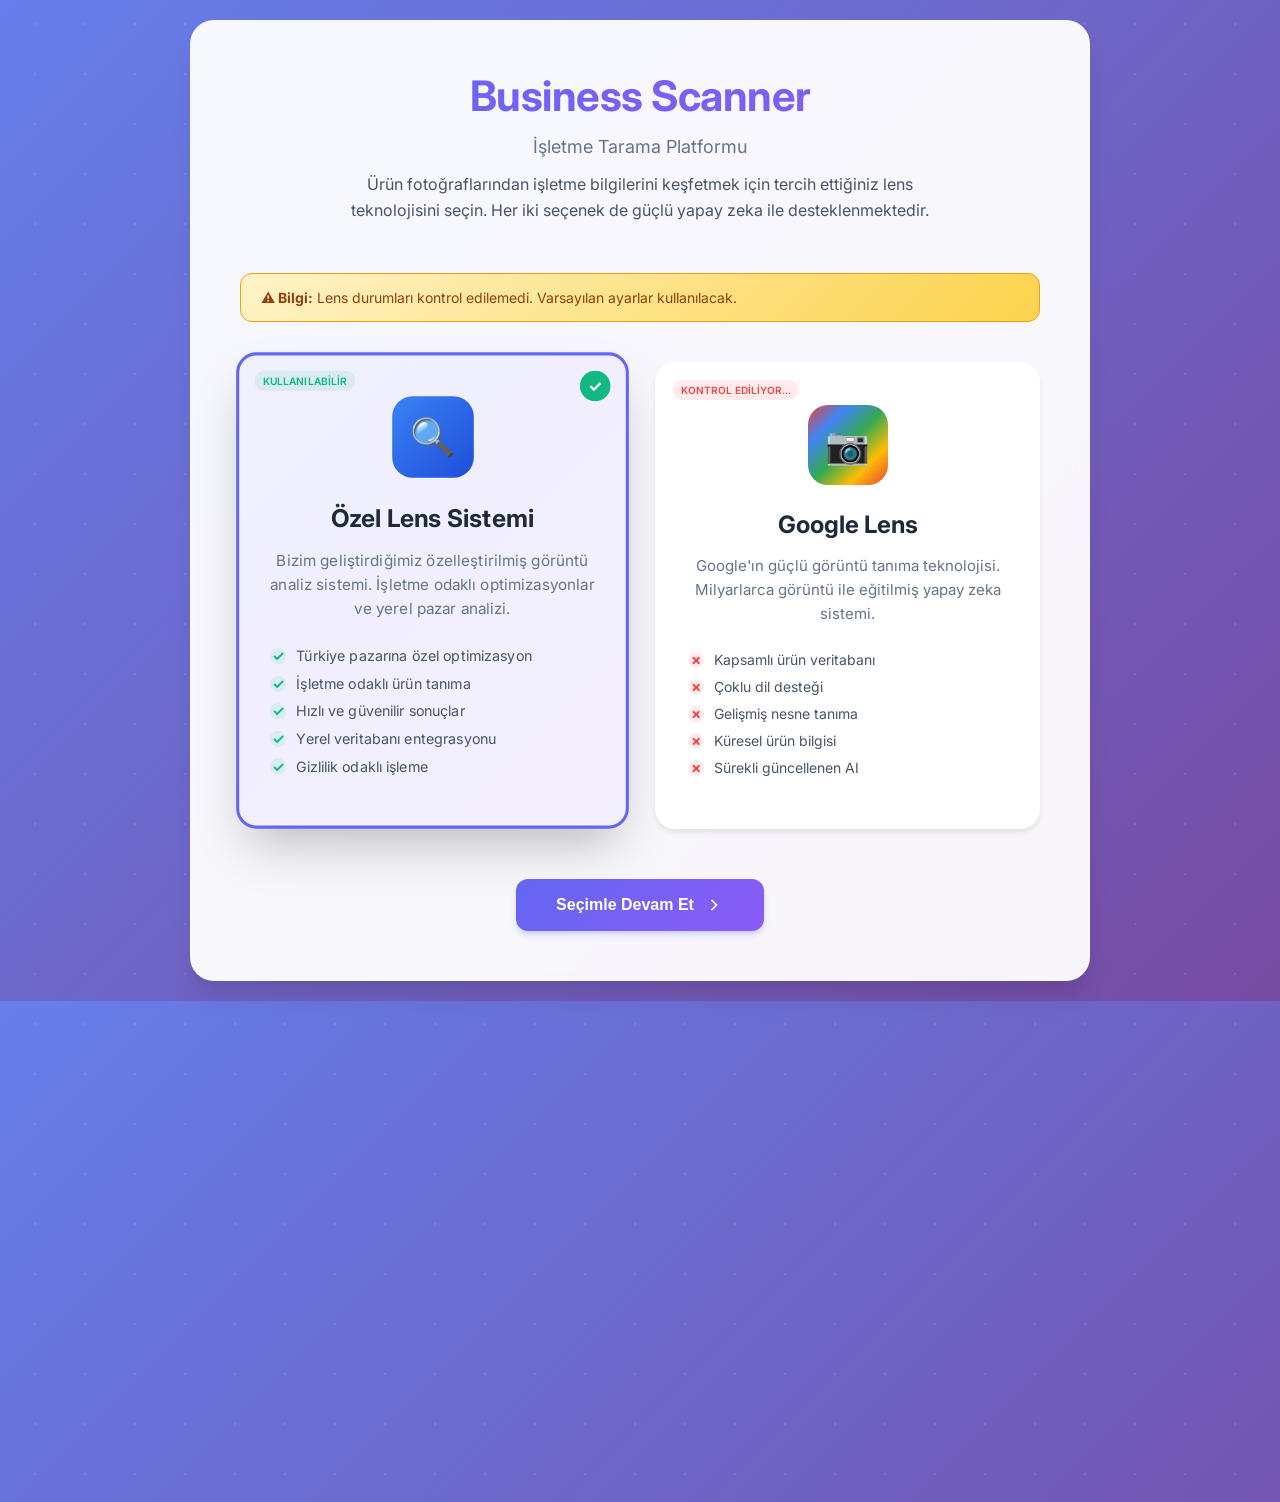
==== lens_selection.html @ 54c77905 "feat: initial commit - Business Scanner lens uygulaması Europages üzerinden resim veya anahtar kelim" ====
<!DOCTYPE html>
<html lang="tr">
  <head>
    <meta charset="UTF-8" />
    <meta name="viewport" content="width=device-width, initial-scale=1.0" />
    <title>Business Scanner - Lens Seçimi</title>
    <link
      href="https://fonts.googleapis.com/css2?family=Inter:wght@300;400;500;600;700&display=swap"
      rel="stylesheet"
    />
    <style>
      * {
        margin: 0;
        padding: 0;
        box-sizing: border-box;
      }

      :root {
        --primary: #6366f1;
        --primary-dark: #4f46e5;
        --secondary: #8b5cf6;
        --success: #10b981;
        --error: #ef4444;
        --warning: #f59e0b;
        --dark: #1e293b;
        --light: #f8fafc;
        --shadow: 0 20px 25px -5px rgba(0, 0, 0, 0.1),
          0 10px 10px -5px rgba(0, 0, 0, 0.04);
        --glass-shadow: 0 25px 50px -12px rgba(0, 0, 0, 0.25);
      }

      body {
        font-family: "Inter", -apple-system, BlinkMacSystemFont, sans-serif;
        background: linear-gradient(135deg, #667eea 0%, #764ba2 100%);
        min-height: 100vh;
        display: flex;
        align-items: center;
        justify-content: center;
        padding: 20px;
        position: relative;
        overflow-x: hidden;
      }

      body::before {
        content: "";
        position: absolute;
        width: 200%;
        height: 200%;
        background: radial-gradient(
          circle,
          rgba(255, 255, 255, 0.1) 1px,
          transparent 1px
        );
        background-size: 50px 50px;
        animation: moveGrid 20s linear infinite;
        pointer-events: none;
      }

      @keyframes moveGrid {
        0% {
          transform: translate(0, 0);
        }
        100% {
          transform: translate(50px, 50px);
        }
      }

      .container {
        background: rgba(255, 255, 255, 0.95);
        backdrop-filter: blur(10px);
        border-radius: 24px;
        box-shadow: var(--shadow);
        padding: 50px;
        width: 100%;
        max-width: 900px;
        position: relative;
        animation: slideUp 0.6s ease-out;
      }

      @keyframes slideUp {
        from {
          opacity: 0;
          transform: translateY(30px);
        }
        to {
          opacity: 1;
          transform: translateY(0);
        }
      }

      .header {
        text-align: center;
        margin-bottom: 50px;
      }

      h1 {
        background: linear-gradient(
          135deg,
          var(--primary) 0%,
          var(--secondary) 100%
        );
        -webkit-background-clip: text;
        -webkit-text-fill-color: transparent;
        margin-bottom: 15px;
        font-size: 42px;
        font-weight: 700;
        letter-spacing: -0.5px;
      }

      .subtitle {
        color: #64748b;
        font-size: 18px;
        margin-bottom: 15px;
      }

      .welcome-text {
        color: #475569;
        font-size: 16px;
        max-width: 600px;
        margin: 0 auto;
        line-height: 1.6;
      }

      .status-alert {
        background: linear-gradient(135deg, #fef3c7 0%, #fcd34d 100%);
        border: 1px solid #f59e0b;
        border-radius: 12px;
        padding: 15px 20px;
        margin-bottom: 30px;
        font-size: 14px;
        color: #92400e;
      }

      .lens-options {
        display: grid;
        grid-template-columns: 1fr 1fr;
        gap: 30px;
        margin-top: 40px;
      }

      .lens-card {
        background: white;
        border-radius: 20px;
        padding: 40px 30px;
        text-align: center;
        cursor: pointer;
        transition: all 0.3s cubic-bezier(0.4, 0, 0.2, 1);
        border: 3px solid transparent;
        position: relative;
        overflow: hidden;
        box-shadow: 0 4px 6px -1px rgba(0, 0, 0, 0.1);
      }

      .lens-card.disabled {
        opacity: 0.6;
        cursor: not-allowed;
        background: #f8f9fa;
      }

      .lens-card::before {
        content: "";
        position: absolute;
        inset: -3px;
        background: linear-gradient(135deg, var(--primary), var(--secondary));
        border-radius: 20px;
        opacity: 0;
        transition: opacity 0.3s;
        z-index: -1;
      }

      .lens-card:not(.disabled):hover {
        transform: translateY(-5px) scale(1.02);
        box-shadow: var(--glass-shadow);
      }

      .lens-card:not(.disabled):hover::before {
        opacity: 1;
      }

      .lens-card.selected {
        border-color: var(--primary);
        transform: translateY(-5px) scale(1.02);
        box-shadow: var(--glass-shadow);
      }

      .lens-card.selected::before {
        opacity: 0.1;
      }

      .lens-icon {
        width: 80px;
        height: 80px;
        margin: 0 auto 25px;
        border-radius: 20px;
        display: flex;
        align-items: center;
        justify-content: center;
        font-size: 36px;
        transition: all 0.3s;
      }

      .custom-lens .lens-icon {
        background: linear-gradient(135deg, #3b82f6 0%, #1d4ed8 100%);
      }

      .google-lens .lens-icon {
        background: linear-gradient(
          135deg,
          #ea4335 0%,
          #4285f4 25%,
          #34a853 50%,
          #fbbc05 75%,
          #ea4335 100%
        );
      }

      .lens-card:not(.disabled):hover .lens-icon {
        transform: scale(1.1) rotate(5deg);
      }

      .lens-title {
        font-size: 24px;
        font-weight: 700;
        color: var(--dark);
        margin-bottom: 15px;
      }

      .lens-description {
        color: #64748b;
        font-size: 15px;
        line-height: 1.6;
        margin-bottom: 25px;
      }

      .lens-features {
        list-style: none;
        text-align: left;
      }

      .lens-features li {
        display: flex;
        align-items: center;
        gap: 10px;
        margin-bottom: 10px;
        font-size: 14px;
        color: #475569;
      }

      .lens-features li::before {
        content: "✓";
        color: var(--success);
        font-weight: bold;
        width: 16px;
        height: 16px;
        display: flex;
        align-items: center;
        justify-content: center;
        background: rgba(16, 185, 129, 0.1);
        border-radius: 50%;
        flex-shrink: 0;
      }

      .lens-features li.disabled::before {
        content: "✗";
        color: var(--error);
        background: rgba(239, 68, 68, 0.1);
      }

      .action-buttons {
        margin-top: 50px;
        display: flex;
        justify-content: center;
        gap: 20px;
      }

      .btn {
        padding: 16px 40px;
        border: none;
        border-radius: 12px;
        font-size: 16px;
        font-weight: 600;
        cursor: pointer;
        transition: all 0.3s;
        position: relative;
        overflow: hidden;
        text-decoration: none;
        display: inline-flex;
        align-items: center;
        gap: 10px;
      }

      .btn-primary {
        background: linear-gradient(
          135deg,
          var(--primary) 0%,
          var(--secondary) 100%
        );
        color: white;
        box-shadow: 0 4px 6px -1px rgba(99, 102, 241, 0.3);
      }

      .btn::before {
        content: "";
        position: absolute;
        top: 0;
        left: -100%;
        width: 100%;
        height: 100%;
        background: linear-gradient(
          90deg,
          transparent,
          rgba(255, 255, 255, 0.3),
          transparent
        );
        transition: left 0.5s;
      }

      .btn:hover {
        transform: translateY(-2px);
      }

      .btn-primary:hover {
        box-shadow: 0 10px 20px -5px rgba(99, 102, 241, 0.4);
      }

      .btn:hover::before {
        left: 100%;
      }

      .selected-indicator {
        position: absolute;
        top: 15px;
        right: 15px;
        width: 30px;
        height: 30px;
        background: var(--success);
        border-radius: 50%;
        display: flex;
        align-items: center;
        justify-content: center;
        color: white;
        font-weight: bold;
        transform: scale(0);
        transition: transform 0.3s;
      }

      .lens-card.selected .selected-indicator {
        transform: scale(1);
      }

      .status-badge {
        position: absolute;
        top: 15px;
        left: 15px;
        padding: 4px 8px;
        border-radius: 20px;
        font-size: 10px;
        font-weight: 600;
        text-transform: uppercase;
      }

      .status-badge.available {
        background: rgba(16, 185, 129, 0.1);
        color: var(--success);
      }

      .status-badge.unavailable {
        background: rgba(239, 68, 68, 0.1);
        color: var(--error);
      }

      @media (max-width: 768px) {
        .container {
          padding: 30px 20px;
        }

        .lens-options {
          grid-template-columns: 1fr;
          gap: 20px;
        }

        h1 {
          font-size: 32px;
        }

        .action-buttons {
          flex-direction: column;
          align-items: center;
        }

        .btn {
          width: 100%;
          max-width: 300px;
          justify-content: center;
        }
      }
    </style>
  </head>
  <body>
    <div class="container">
      <div class="header">
        <h1>Business Scanner</h1>
        <p class="subtitle">İşletme Tarama Platformu</p>
        <p class="welcome-text">
          Ürün fotoğraflarından işletme bilgilerini keşfetmek için tercih
          ettiğiniz lens teknolojisini seçin. Her iki seçenek de güçlü yapay
          zeka ile desteklenmektedir.
        </p>
      </div>

      <div id="statusAlert" class="status-alert" style="display: none">
        <strong>⚠️ Bilgi:</strong> <span id="statusMessage"></span>
      </div>

      <div class="lens-options">
        <div class="lens-card custom-lens" data-lens="custom" id="customLens">
          <div class="status-badge available">Kullanılabilir</div>
          <div class="selected-indicator">✓</div>
          <div class="lens-icon">🔍</div>
          <h3 class="lens-title">Özel Lens Sistemi</h3>
          <p class="lens-description">
            Bizim geliştirdiğimiz özelleştirilmiş görüntü analiz sistemi.
            İşletme odaklı optimizasyonlar ve yerel pazar analizi.
          </p>
          <ul class="lens-features">
            <li>Türkiye pazarına özel optimizasyon</li>
            <li>İşletme odaklı ürün tanıma</li>
            <li>Hızlı ve güvenilir sonuçlar</li>
            <li>Yerel veritabanı entegrasyonu</li>
            <li>Gizlilik odaklı işleme</li>
          </ul>
        </div>

        <div class="lens-card google-lens" data-lens="google" id="googleLens">
          <div class="status-badge unavailable" id="googleStatusBadge">
            Kontrol ediliyor...
          </div>
          <div class="selected-indicator">✓</div>
          <div class="lens-icon">📷</div>
          <h3 class="lens-title">Google Lens</h3>
          <p class="lens-description">
            Google'ın güçlü görüntü tanıma teknolojisi. Milyarlarca görüntü ile
            eğitilmiş yapay zeka sistemi.
          </p>
          <ul class="lens-features" id="googleFeatures">
            <li class="disabled">Kapsamlı ürün veritabanı</li>
            <li class="disabled">Çoklu dil desteği</li>
            <li class="disabled">Gelişmiş nesne tanıma</li>
            <li class="disabled">Küresel ürün bilgisi</li>
            <li class="disabled">Sürekli güncellenen AI</li>
          </ul>
        </div>
      </div>

      <div class="action-buttons">
        <button
          class="btn btn-primary"
          id="continueBtn"
          onclick="continueLensSelection()"
        >
          <span>Seçimle Devam Et</span>
          <svg
            width="20"
            height="20"
            viewBox="0 0 24 24"
            fill="none"
            stroke="currentColor"
            stroke-width="2"
          >
            <polyline points="9 18 15 12 9 6"></polyline>
          </svg>
        </button>
      </div>
    </div>

    <script>
      let selectedLens = "custom";
      let lensStatus = {
        openai_available: false,
        google_vision_available: false,
      };

      // Sayfa yüklendiğinde lens durumlarını kontrol et
      document.addEventListener("DOMContentLoaded", function () {
        checkLensStatus();
      });

      async function checkLensStatus() {
        try {
          const response = await fetch("/api/lens_status");
          const data = await response.json();
          lensStatus = data;

          updateLensCards(data);
        } catch (error) {
          console.error("Lens status check failed:", error);
          showStatusAlert(
            "Lens durumları kontrol edilemedi. Varsayılan ayarlar kullanılacak."
          );
        }
      }

      function updateLensCards(status) {
        const googleLens = document.getElementById("googleLens");
        const googleStatusBadge = document.getElementById("googleStatusBadge");
        const googleFeatures = document.getElementById("googleFeatures");
        const statusAlert = document.getElementById("statusAlert");
        const statusMessage = document.getElementById("statusMessage");

        if (status.google_vision_available) {
          // Google Lens kullanılabilir
          googleLens.classList.remove("disabled");
          googleStatusBadge.textContent = "Kullanılabilir";
          googleStatusBadge.className = "status-badge available";

          // Features'ları aktif yap
          googleFeatures.querySelectorAll("li").forEach((li) => {
            li.classList.remove("disabled");
          });

          showStatusAlert("✅ Her iki lens sistemi de kullanılabilir!");
        } else {
          // Google Lens kullanılamaz
          googleLens.classList.add("disabled");
          googleStatusBadge.textContent = "Kullanılamaz";
          googleStatusBadge.className = "status-badge unavailable";

          if (!status.openai_available) {
            showStatusAlert(
              "⚠️ Hiçbir lens sistemi kullanılamaz. API anahtarlarını kontrol edin."
            );
          } else {
            showStatusAlert(
              "⚠️ Google Lens kullanılamaz. Sadece özel lens sistemi aktif."
            );
          }
        }

        // OpenAI durumunu kontrol et
        if (!status.openai_available) {
          document.getElementById("customLens").classList.add("disabled");
          document.querySelector("#customLens .status-badge").textContent =
            "Kullanılamaz";
          document.querySelector("#customLens .status-badge").className =
            "status-badge unavailable";
        }
      }

      function showStatusAlert(message) {
        const statusAlert = document.getElementById("statusAlert");
        const statusMessage = document.getElementById("statusMessage");

        statusMessage.textContent = message;
        statusAlert.style.display = "block";
      }

      // Lens kartı seçimi
      document.querySelectorAll(".lens-card").forEach((card) => {
        card.addEventListener("click", function () {
          // Disabled kartlara tıklanamaz
          if (this.classList.contains("disabled")) {
            return;
          }

          // Önceki seçimi kaldır
          document
            .querySelectorAll(".lens-card")
            .forEach((c) => c.classList.remove("selected"));

          // Yeni seçimi ekle
          this.classList.add("selected");
          selectedLens = this.dataset.lens;
        });
      });

      // Varsayılan seçimi ayarla
      document
        .querySelector(".lens-card.custom-lens")
        .classList.add("selected");

      function continueLensSelection() {
        // Seçilen lens kullanılabilir mi kontrol et
        if (selectedLens === "google" && !lensStatus.google_vision_available) {
          alert(
            "Google Lens şu anda kullanılamaz. Lütfen özel lens sistemini seçin."
          );
          return;
        }

        if (selectedLens === "custom" && !lensStatus.openai_available) {
          alert(
            "Özel lens sistemi şu anda kullanılamaz. API anahtarını kontrol edin."
          );
          return;
        }

        // Seçimi kaydet
        localStorage.setItem("selectedLens", selectedLens);

        // Scanner sayfasına yönlendir
        window.location.href = "/scanner";
      }

      // Klavye kısayolları
      document.addEventListener("keydown", function (e) {
        if (e.key === "Enter") {
          continueLensSelection();
        }
        if (e.key === "1") {
          const customLens = document.querySelector(".lens-card.custom-lens");
          if (!customLens.classList.contains("disabled")) {
            customLens.click();
          }
        }
        if (e.key === "2") {
          const googleLens = document.querySelector(".lens-card.google-lens");
          if (!googleLens.classList.contains("disabled")) {
            googleLens.click();
          }
        }
      });
    </script>
  </body>
</html>
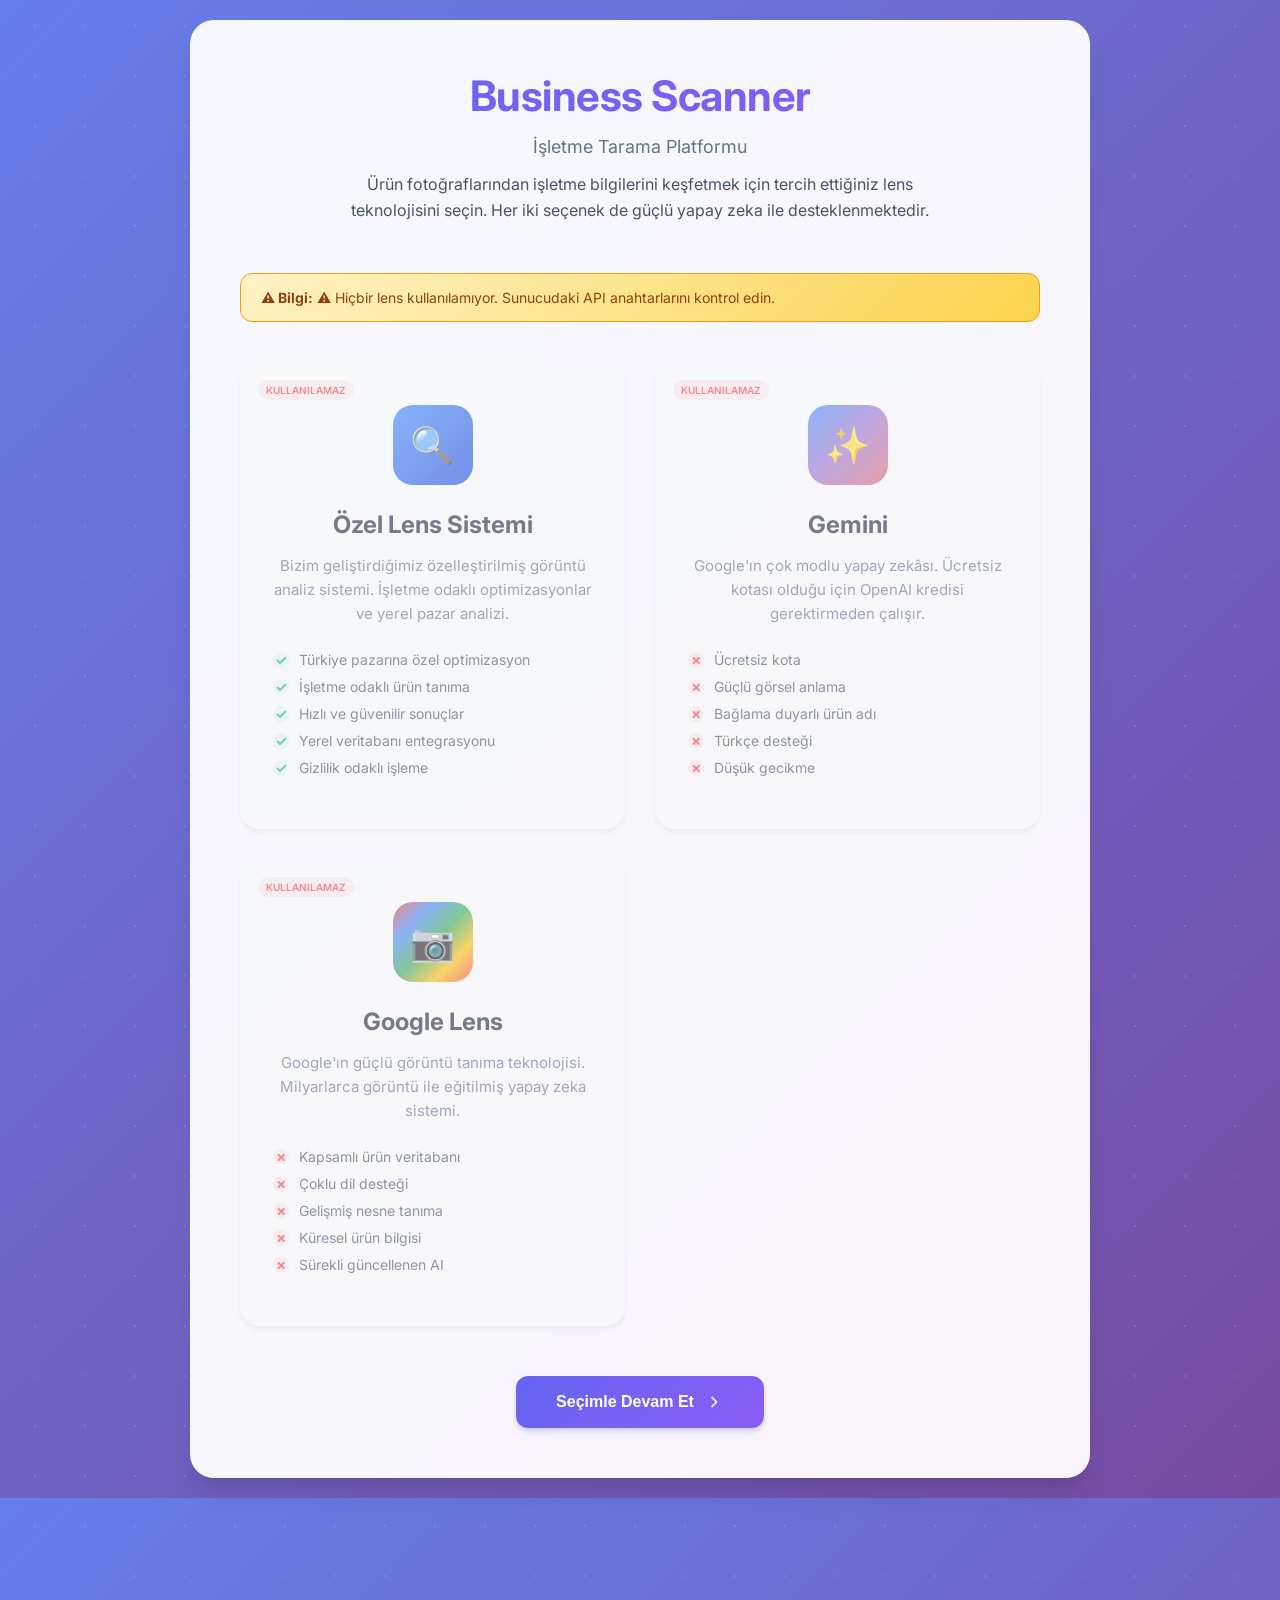
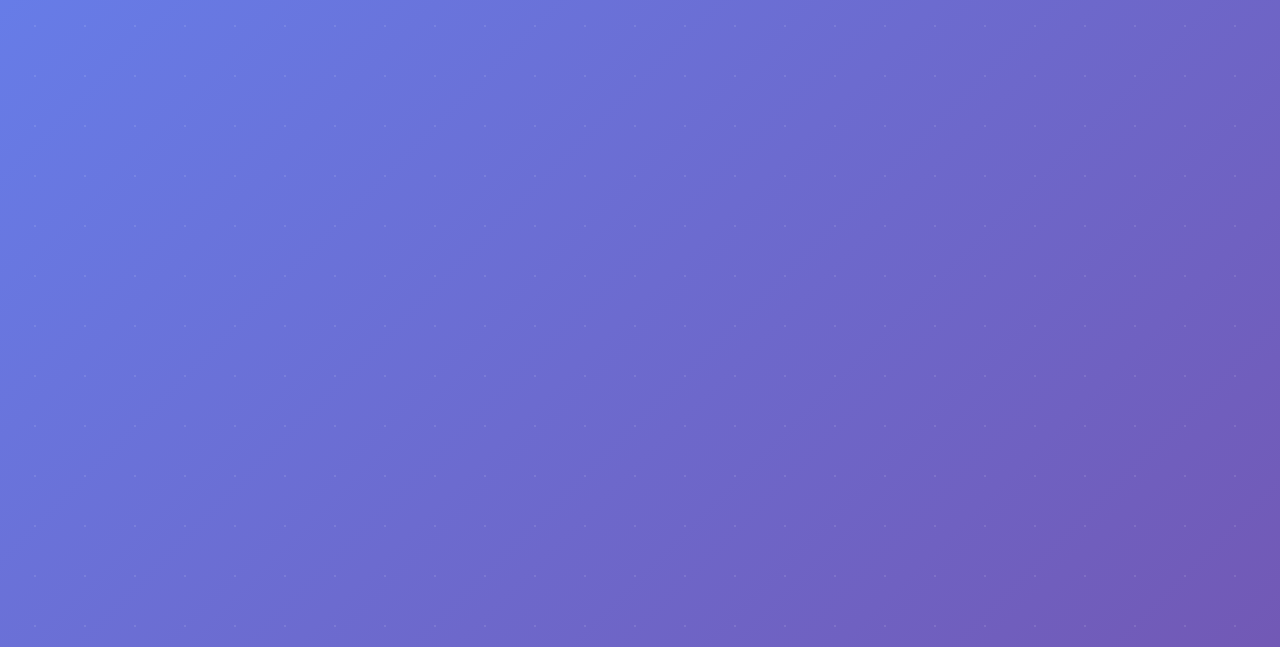
==== commit f925e51f: "feat: gorsel analizi icin Gemini lensi ekle ve saglayici zinciri kur OpenAI hesabinin kredisi bitinc" ====
--- a/lens_selection.html
+++ b/lens_selection.html
@@ -133,7 +133,7 @@
 
       .lens-options {
         display: grid;
-        grid-template-columns: 1fr 1fr;
+        grid-template-columns: repeat(auto-fit, minmax(280px, 1fr));
         gap: 30px;
         margin-top: 40px;
       }
@@ -201,6 +201,10 @@
 
       .custom-lens .lens-icon {
         background: linear-gradient(135deg, #3b82f6 0%, #1d4ed8 100%);
+      }
+
+      .gemini-lens .lens-icon {
+        background: linear-gradient(135deg, #4285f4 0%, #9b72cb 50%, #d96570 100%);
       }
 
       .google-lens .lens-icon {
@@ -428,6 +432,26 @@
             <li>Hızlı ve güvenilir sonuçlar</li>
             <li>Yerel veritabanı entegrasyonu</li>
             <li>Gizlilik odaklı işleme</li>
+          </ul>
+        </div>
+
+        <div class="lens-card gemini-lens" data-lens="gemini" id="geminiLens">
+          <div class="status-badge unavailable" id="geminiStatusBadge">
+            Kontrol ediliyor...
+          </div>
+          <div class="selected-indicator">✓</div>
+          <div class="lens-icon">✨</div>
+          <h3 class="lens-title">Gemini</h3>
+          <p class="lens-description">
+            Google'ın çok modlu yapay zekâsı. Ücretsiz kotası olduğu için
+            OpenAI kredisi gerektirmeden çalışır.
+          </p>
+          <ul class="lens-features" id="geminiFeatures">
+            <li class="disabled">Ücretsiz kota</li>
+            <li class="disabled">Güçlü görsel anlama</li>
+            <li class="disabled">Bağlama duyarlı ürün adı</li>
+            <li class="disabled">Türkçe desteği</li>
+            <li class="disabled">Düşük gecikme</li>
           </ul>
         </div>
 
@@ -474,10 +498,36 @@
     </div>
 
     <script>
-      let selectedLens = "custom";
+      // Her lens icin: kart id'si, rozet, ozellik listesi ve durum alani.
+      const LENSES = {
+        custom: {
+          card: "customLens",
+          badge: null,
+          features: null,
+          statusKey: "openai_available",
+          label: "Özel Lens Sistemi",
+        },
+        gemini: {
+          card: "geminiLens",
+          badge: "geminiStatusBadge",
+          features: "geminiFeatures",
+          statusKey: "gemini_available",
+          label: "Gemini",
+        },
+        google: {
+          card: "googleLens",
+          badge: "googleStatusBadge",
+          features: "googleFeatures",
+          statusKey: "google_vision_available",
+          label: "Google Lens",
+        },
+      };
+
+      let selectedLens = localStorage.getItem("selectedLens") || "custom";
       let lensStatus = {
         openai_available: false,
         google_vision_available: false,
+        gemini_available: false,
       };
 
       // Sayfa yüklendiğinde lens durumlarını kontrol et
@@ -488,61 +538,65 @@
       async function checkLensStatus() {
         try {
           const response = await fetch("/api/lens_status");
-          const data = await response.json();
-          lensStatus = data;
-
-          updateLensCards(data);
+          lensStatus = await response.json();
         } catch (error) {
           console.error("Lens status check failed:", error);
           showStatusAlert(
             "Lens durumları kontrol edilemedi. Varsayılan ayarlar kullanılacak."
           );
         }
+        updateLensCards(lensStatus);
       }
 
       function updateLensCards(status) {
-        const googleLens = document.getElementById("googleLens");
-        const googleStatusBadge = document.getElementById("googleStatusBadge");
-        const googleFeatures = document.getElementById("googleFeatures");
-        const statusAlert = document.getElementById("statusAlert");
-        const statusMessage = document.getElementById("statusMessage");
-
-        if (status.google_vision_available) {
-          // Google Lens kullanılabilir
-          googleLens.classList.remove("disabled");
-          googleStatusBadge.textContent = "Kullanılabilir";
-          googleStatusBadge.className = "status-badge available";
-
-          // Features'ları aktif yap
-          googleFeatures.querySelectorAll("li").forEach((li) => {
-            li.classList.remove("disabled");
-          });
-
-          showStatusAlert("✅ Her iki lens sistemi de kullanılabilir!");
+        const usable = [];
+
+        Object.entries(LENSES).forEach(([key, cfg]) => {
+          const card = document.getElementById(cfg.card);
+          if (!card) return;
+          const available = !!status[cfg.statusKey];
+          const badge = cfg.badge
+            ? document.getElementById(cfg.badge)
+            : card.querySelector(".status-badge");
+
+          card.classList.toggle("disabled", !available);
+          if (badge) {
+            badge.textContent = available ? "Kullanılabilir" : "Kullanılamaz";
+            badge.className =
+              "status-badge " + (available ? "available" : "unavailable");
+          }
+          const features = cfg.features
+            ? document.getElementById(cfg.features)
+            : null;
+          if (features) {
+            features.querySelectorAll("li").forEach((li) => {
+              li.classList.toggle("disabled", !available);
+            });
+          }
+          if (available) usable.push(cfg.label);
+        });
+
+        // Secili lens kullanilamiyorsa ilk kullanilabilir olana gec.
+        if (!status[LENSES[selectedLens]?.statusKey]) {
+          const fallback = Object.keys(LENSES).find((k) => status[LENSES[k].statusKey]);
+          if (fallback) selectedLens = fallback;
+        }
+        document
+          .querySelectorAll(".lens-card")
+          .forEach((c) => c.classList.remove("selected"));
+        const activeCard = document.getElementById(LENSES[selectedLens]?.card);
+        if (activeCard && !activeCard.classList.contains("disabled")) {
+          activeCard.classList.add("selected");
+        }
+
+        if (usable.length === 0) {
+          showStatusAlert(
+            "⚠️ Hiçbir lens kullanılamıyor. Sunucudaki API anahtarlarını kontrol edin."
+          );
+        } else if (usable.length === Object.keys(LENSES).length) {
+          showStatusAlert("✅ Tüm lens sistemleri kullanılabilir!");
         } else {
-          // Google Lens kullanılamaz
-          googleLens.classList.add("disabled");
-          googleStatusBadge.textContent = "Kullanılamaz";
-          googleStatusBadge.className = "status-badge unavailable";
-
-          if (!status.openai_available) {
-            showStatusAlert(
-              "⚠️ Hiçbir lens sistemi kullanılamaz. API anahtarlarını kontrol edin."
-            );
-          } else {
-            showStatusAlert(
-              "⚠️ Google Lens kullanılamaz. Sadece özel lens sistemi aktif."
-            );
-          }
-        }
-
-        // OpenAI durumunu kontrol et
-        if (!status.openai_available) {
-          document.getElementById("customLens").classList.add("disabled");
-          document.querySelector("#customLens .status-badge").textContent =
-            "Kullanılamaz";
-          document.querySelector("#customLens .status-badge").className =
-            "status-badge unavailable";
+          showStatusAlert("Kullanılabilir lensler: " + usable.join(", "));
         }
       }
 
@@ -573,23 +627,12 @@
         });
       });
 
-      // Varsayılan seçimi ayarla
-      document
-        .querySelector(".lens-card.custom-lens")
-        .classList.add("selected");
-
       function continueLensSelection() {
-        // Seçilen lens kullanılabilir mi kontrol et
-        if (selectedLens === "google" && !lensStatus.google_vision_available) {
+        const cfg = LENSES[selectedLens];
+        if (!cfg || !lensStatus[cfg.statusKey]) {
           alert(
-            "Google Lens şu anda kullanılamaz. Lütfen özel lens sistemini seçin."
-          );
-          return;
-        }
-
-        if (selectedLens === "custom" && !lensStatus.openai_available) {
-          alert(
-            "Özel lens sistemi şu anda kullanılamaz. API anahtarını kontrol edin."
+            `${cfg ? cfg.label : "Seçilen lens"} şu anda kullanılamıyor. ` +
+              "Kullanılabilir bir lens seçin."
           );
           return;
         }
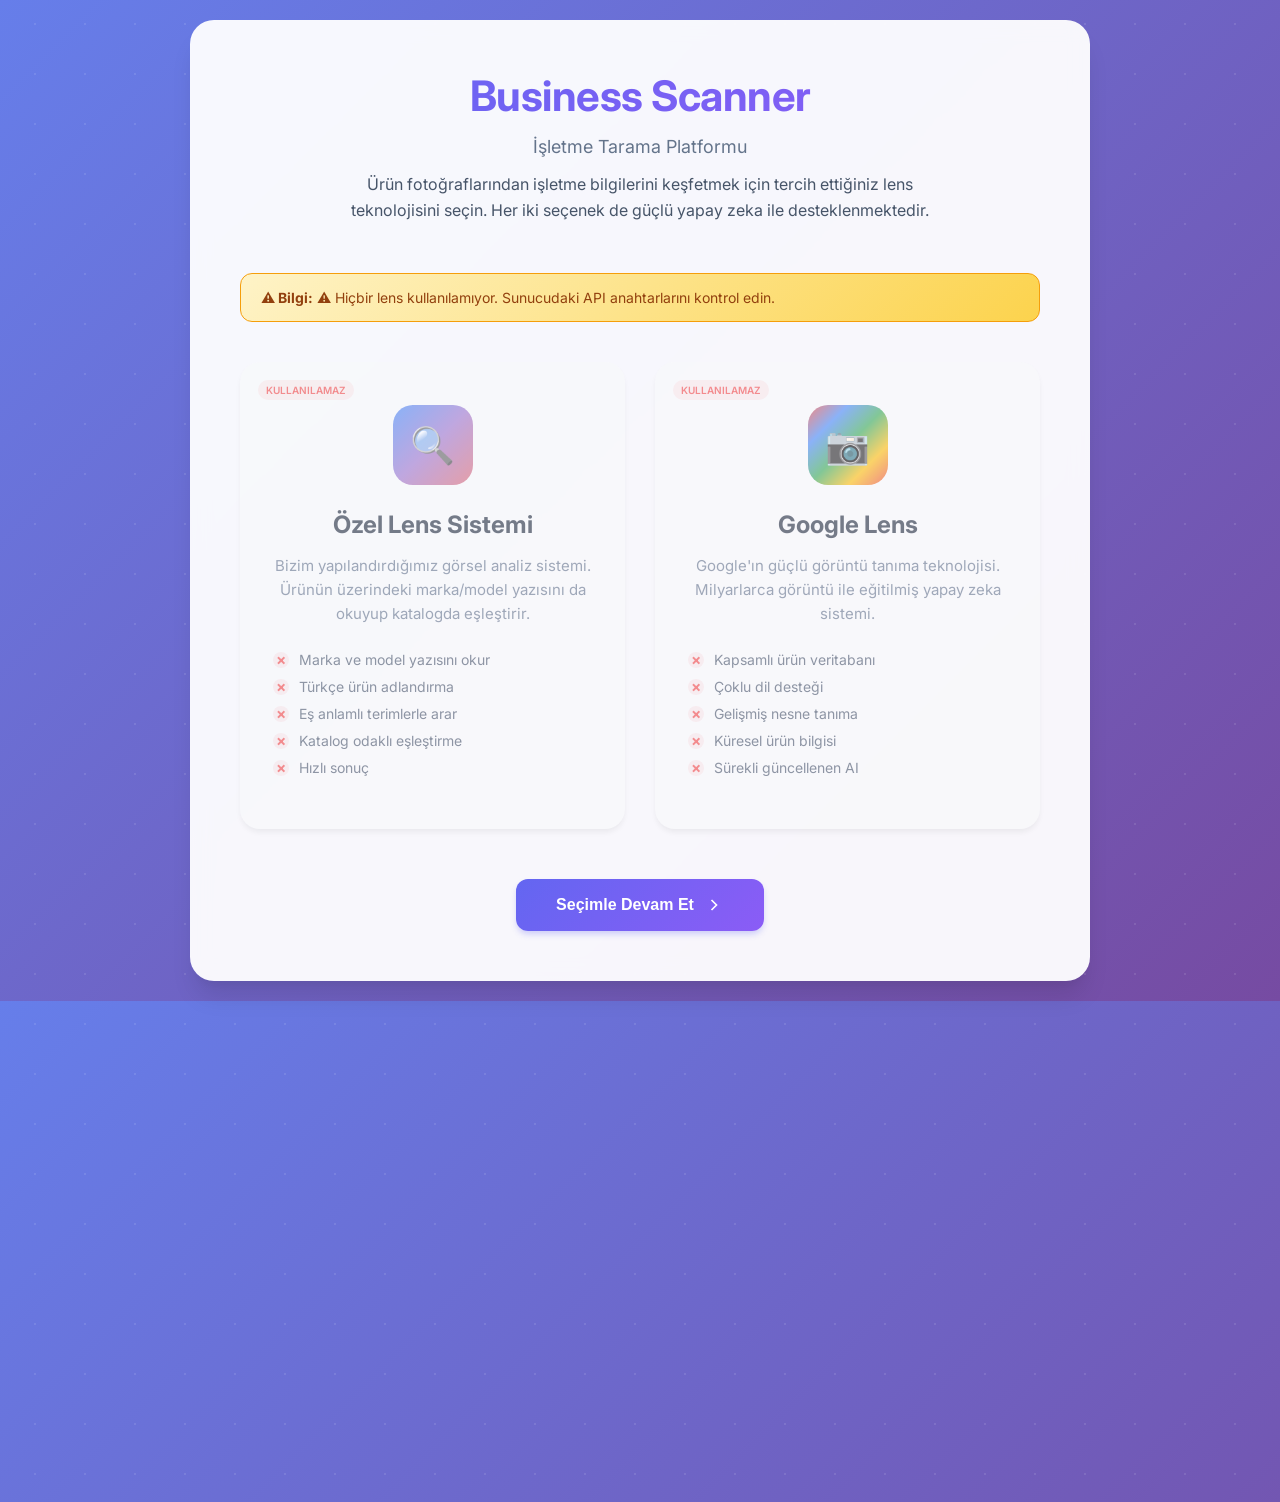
==== commit 2933925e: "feat: lens secim ekranini sadelestir Gemini karti "Ozel Lens Sistemi" olarak adlandirildi; hesabin k" ====
--- a/lens_selection.html
+++ b/lens_selection.html
@@ -199,10 +199,6 @@
         transition: all 0.3s;
       }
 
-      .custom-lens .lens-icon {
-        background: linear-gradient(135deg, #3b82f6 0%, #1d4ed8 100%);
-      }
-
       .gemini-lens .lens-icon {
         background: linear-gradient(135deg, #4285f4 0%, #9b72cb 50%, #d96570 100%);
       }
@@ -417,41 +413,23 @@
       </div>
 
       <div class="lens-options">
-        <div class="lens-card custom-lens" data-lens="custom" id="customLens">
-          <div class="status-badge available">Kullanılabilir</div>
-          <div class="selected-indicator">✓</div>
-          <div class="lens-icon">🔍</div>
-          <h3 class="lens-title">Özel Lens Sistemi</h3>
-          <p class="lens-description">
-            Bizim geliştirdiğimiz özelleştirilmiş görüntü analiz sistemi.
-            İşletme odaklı optimizasyonlar ve yerel pazar analizi.
-          </p>
-          <ul class="lens-features">
-            <li>Türkiye pazarına özel optimizasyon</li>
-            <li>İşletme odaklı ürün tanıma</li>
-            <li>Hızlı ve güvenilir sonuçlar</li>
-            <li>Yerel veritabanı entegrasyonu</li>
-            <li>Gizlilik odaklı işleme</li>
-          </ul>
-        </div>
-
         <div class="lens-card gemini-lens" data-lens="gemini" id="geminiLens">
           <div class="status-badge unavailable" id="geminiStatusBadge">
             Kontrol ediliyor...
           </div>
           <div class="selected-indicator">✓</div>
-          <div class="lens-icon">✨</div>
-          <h3 class="lens-title">Gemini</h3>
+          <div class="lens-icon">🔍</div>
+          <h3 class="lens-title">Özel Lens Sistemi</h3>
           <p class="lens-description">
-            Google'ın çok modlu yapay zekâsı. Ücretsiz kotası olduğu için
-            OpenAI kredisi gerektirmeden çalışır.
+            Bizim yapılandırdığımız görsel analiz sistemi. Ürünün üzerindeki
+            marka/model yazısını da okuyup katalogda eşleştirir.
           </p>
           <ul class="lens-features" id="geminiFeatures">
-            <li class="disabled">Ücretsiz kota</li>
-            <li class="disabled">Güçlü görsel anlama</li>
-            <li class="disabled">Bağlama duyarlı ürün adı</li>
-            <li class="disabled">Türkçe desteği</li>
-            <li class="disabled">Düşük gecikme</li>
+            <li class="disabled">Marka ve model yazısını okur</li>
+            <li class="disabled">Türkçe ürün adlandırma</li>
+            <li class="disabled">Eş anlamlı terimlerle arar</li>
+            <li class="disabled">Katalog odaklı eşleştirme</li>
+            <li class="disabled">Hızlı sonuç</li>
           </ul>
         </div>
 
@@ -499,20 +477,17 @@
 
     <script>
       // Her lens icin: kart id'si, rozet, ozellik listesi ve durum alani.
+      // Icerideki anahtarlar degismedi (gemini/google/custom); yalnizca
+      // gorunen adlar. "custom" (OpenAI) artik karta sahip degil: hesabin
+      // kredisi bitti ve calismıyordu. Backend zincirinde yedek olarak
+      // duruyor, anahtar tekrar gecerli olursa kendiliginden devreye girer.
       const LENSES = {
-        custom: {
-          card: "customLens",
-          badge: null,
-          features: null,
-          statusKey: "openai_available",
-          label: "Özel Lens Sistemi",
-        },
         gemini: {
           card: "geminiLens",
           badge: "geminiStatusBadge",
           features: "geminiFeatures",
           statusKey: "gemini_available",
-          label: "Gemini",
+          label: "Özel Lens Sistemi",
         },
         google: {
           card: "googleLens",
@@ -523,7 +498,12 @@
         },
       };
 
-      let selectedLens = localStorage.getItem("selectedLens") || "custom";
+      // Eskiden "custom" secili olabilir; o kartin karsiligi kalmadigi icin
+      // gemini'ye tasiniyor, yoksa hicbir kart secili gorunmezdi.
+      let selectedLens = localStorage.getItem("selectedLens") || "gemini";
+      if (!["gemini", "google"].includes(selectedLens)) {
+        selectedLens = "gemini";
+      }
       let lensStatus = {
         openai_available: false,
         google_vision_available: false,
@@ -649,16 +629,15 @@
         if (e.key === "Enter") {
           continueLensSelection();
         }
-        if (e.key === "1") {
-          const customLens = document.querySelector(".lens-card.custom-lens");
-          if (!customLens.classList.contains("disabled")) {
-            customLens.click();
-          }
-        }
-        if (e.key === "2") {
-          const googleLens = document.querySelector(".lens-card.google-lens");
-          if (!googleLens.classList.contains("disabled")) {
-            googleLens.click();
+        // Kisayollar LENSES tablosundan uretiliyor: kart eklenip
+        // cikarildiginda burayi ayrica guncellemek gerekmesin (OpenAI karti
+        // kaldirilinca eski kod var olmayan elemana bakip hata veriyordu).
+        const sira = Object.keys(LENSES);
+        const idx = parseInt(e.key, 10) - 1;
+        if (Number.isInteger(idx) && idx >= 0 && idx < sira.length) {
+          const kart = document.getElementById(LENSES[sira[idx]].card);
+          if (kart && !kart.classList.contains("disabled")) {
+            kart.click();
           }
         }
       });
